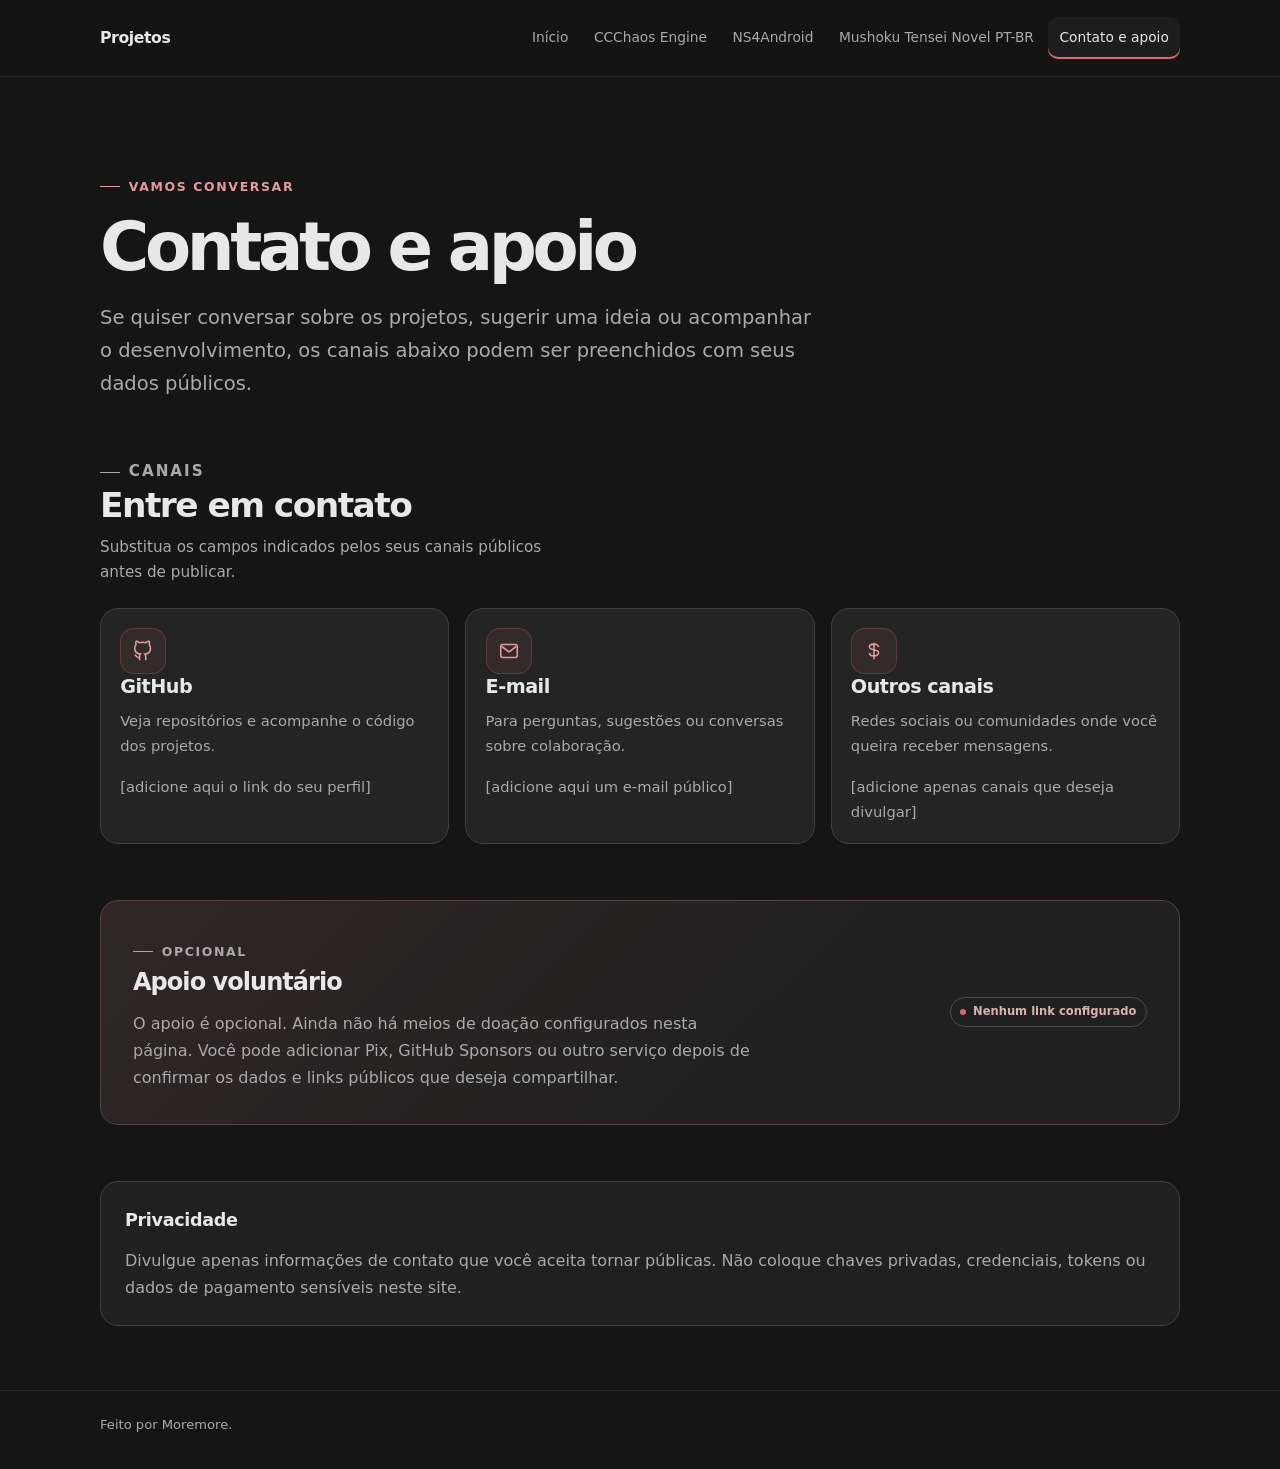
==== contato.html @ 753db6bd "Publicação inicial do meu site" ====
<!doctype html>
<html lang="pt-BR">
<head>
  <meta charset="utf-8"><meta name="viewport" content="width=device-width, initial-scale=1"><meta name="theme-color" content="#151515">
  <meta name="description" content="Entre em contato sobre os projetos e saiba como adicionar formas opcionais de apoio."><meta property="og:type" content="website"><meta property="og:title" content="Contato e apoio — Projetos"><meta property="og:description" content="Canais de contato e informações sobre apoio voluntário aos projetos.">
  <title>Contato e apoio — Projetos</title><link rel="stylesheet" href="css/style.css"><script src="js/main.js" defer></script>
</head>
<body class="contact-page">
  <a class="skip-link" href="#conteudo">Pular para o conteúdo</a><header class="site-header"><div class="header-inner">
    <a class="brand" href="index.html" aria-label="Projetos, início">Projetos</a><button class="menu-toggle" type="button" aria-label="Abrir menu de navegação" aria-expanded="false" aria-controls="primary-nav"><svg viewBox="0 0 24 24" fill="none" stroke="currentColor" stroke-width="1.8" aria-hidden="true"><path d="M4 7h16M4 12h16M4 17h16"/></svg></button>
    <nav class="primary-nav" id="primary-nav" aria-label="Navegação principal"><ul class="nav-list"><li><a class="nav-link" href="index.html">Início</a></li><li><a class="nav-link" href="projeto-1.html">CCChaos Engine</a></li><li><a class="nav-link" href="projeto-2.html">NS4Android</a></li><li><a class="nav-link" href="projeto-3.html">Mushoku Tensei Novel PT-BR</a></li><li><a class="nav-link" href="contato.html" aria-current="page">Contato e apoio</a></li></ul></nav>
  </div></header>
  <main id="conteudo">
    <section class="page-intro"><p class="eyebrow">Vamos conversar</p><h1>Contato e apoio</h1><p class="hero-copy">Se quiser conversar sobre os projetos, sugerir uma ideia ou acompanhar o desenvolvimento, os canais abaixo podem ser preenchidos com seus dados públicos.</p></section>
    <section class="section" aria-labelledby="contact-title"><div class="section-heading"><div><p class="eyebrow">Canais</p><h2 id="contact-title">Entre em contato</h2><p>Substitua os campos indicados pelos seus canais públicos antes de publicar.</p></div></div>
      <div class="contact-grid">
        <article class="card contact-card"><span class="project-icon" aria-hidden="true"><svg viewBox="0 0 24 24" fill="none" stroke="currentColor" stroke-width="1.7"><path d="M9 19c-4.3 1.4-4.3-2.5-6-3m12 6v-3.9a3.4 3.4 0 0 0-.9-2.7c3-.3 6.1-1.5 6.1-6.7a5.2 5.2 0 0 0-1.4-3.6 4.8 4.8 0 0 0-.1-3.6s-1.2-.4-3.7 1.4a13 13 0 0 0-6.8 0C5.7 1.1 4.5 1.5 4.5 1.5a4.8 4.8 0 0 0-.1 3.6A5.2 5.2 0 0 0 3 8.7c0 5.2 3.1 6.4 6.1 6.7a3.4 3.4 0 0 0-.9 2.7V22"/></svg></span><h3>GitHub</h3><p>Veja repositórios e acompanhe o código dos projetos.</p><span class="contact-value">[adicione aqui o link do seu perfil]</span></article>
        <article class="card contact-card"><span class="project-icon" aria-hidden="true"><svg viewBox="0 0 24 24" fill="none" stroke="currentColor" stroke-width="1.7"><rect x="3" y="5" width="18" height="14" rx="2"/><path d="m4 7 8 6 8-6"/></svg></span><h3>E-mail</h3><p>Para perguntas, sugestões ou conversas sobre colaboração.</p><span class="contact-value">[adicione aqui um e-mail público]</span></article>
        <article class="card contact-card"><span class="project-icon" aria-hidden="true"><svg viewBox="0 0 24 24" fill="none" stroke="currentColor" stroke-width="1.7"><path d="M12 3v18M17 7.5c0-1.7-2.2-3-5-3S7 5.8 7 7.5s2 2.6 5 3.2 5 1.5 5 3.3-2.2 3.5-5 3.5-5-1.5-5-3.5"/></svg></span><h3>Outros canais</h3><p>Redes sociais ou comunidades onde você queira receber mensagens.</p><span class="contact-value">[adicione apenas canais que deseja divulgar]</span></article>
      </div>
    </section>
    <section class="section" aria-labelledby="support-title"><div class="support-panel"><div><p class="eyebrow">Opcional</p><h2 id="support-title">Apoio voluntário</h2><p>O apoio é opcional. Ainda não há meios de doação configurados nesta página. Você pode adicionar Pix, GitHub Sponsors ou outro serviço depois de confirmar os dados e links públicos que deseja compartilhar.</p></div><span class="status">Nenhum link configurado</span></div></section>
    <section class="section"><div class="content-panel"><h2>Privacidade</h2><p>Divulgue apenas informações de contato que você aceita tornar públicas. Não coloque chaves privadas, credenciais, tokens ou dados de pagamento sensíveis neste site.</p></div></section>
  </main><footer class="site-footer"><div class="footer-inner"><p>Feito por Moremore.</p></div></footer>
</body></html>
---- css/style.css ----
:root {
  color-scheme: dark;
  --bg: #151515;
  --surface: #202020;
  --surface-raised: #242424;
  --border: #404040;
  --accent: #d16c71;
  --accent-soft: #e59a9e;
  --text: #e8e8e8;
  --muted: #aaaaaa;
  --subtle: #777777;
  --content-width: 1080px;
  --radius: 18px;
  --focus: 0 0 0 3px rgb(209 108 113 / 38%);
  font-family: Inter, ui-sans-serif, system-ui, -apple-system, BlinkMacSystemFont, "Segoe UI", sans-serif;
}

* { box-sizing: border-box; }
html { scroll-behavior: smooth; scroll-padding-top: 6rem; }
body { margin: 0; min-width: 320px; background: var(--bg); color: var(--text); font-size: 1rem; line-height: 1.7; }
a { color: var(--accent-soft); text-underline-offset: .22em; }
a:hover { color: #f0b9bc; }
button, a { -webkit-tap-highlight-color: transparent; }
button { font: inherit; }
:focus-visible { outline: none; box-shadow: var(--focus); }
::selection { color: #fff; background: #8d454a; }

.skip-link { position: absolute; z-index: 20; top: .75rem; left: .75rem; transform: translateY(-180%); border-radius: .5rem; padding: .55rem .8rem; background: var(--accent); color: #171313; font-weight: 700; }
.skip-link:focus { transform: translateY(0); }
.site-header { position: sticky; z-index: 10; top: 0; border-bottom: 1px solid rgb(255 255 255 / 7%); background: rgb(21 21 21 / 94%); backdrop-filter: blur(14px); }
.header-inner { display: flex; width: min(100% - 2rem, var(--content-width)); min-height: 76px; align-items: center; justify-content: space-between; gap: 1rem; margin-inline: auto; }
.brand { display: inline-flex; align-items: center; gap: .7rem; color: var(--text); font-size: .98rem; font-weight: 750; letter-spacing: -.025em; text-decoration: none; white-space: nowrap; }
.brand-mark { display: grid; width: 34px; aspect-ratio: 1; place-items: center; border: 1px solid rgb(209 108 113 / 45%); border-radius: 11px; background: rgb(209 108 113 / 10%); color: var(--accent-soft); font-size: .76rem; letter-spacing: .02em; }
.menu-toggle { display: grid; width: 46px; min-height: 44px; place-items: center; border: 1px solid var(--border); border-radius: 12px; background: var(--surface); color: var(--text); cursor: pointer; }
.menu-toggle svg { width: 20px; height: 20px; }
.primary-nav { display: none; position: absolute; inset: calc(100% + 1px) 0 auto; padding: .6rem 1rem 1rem; border-bottom: 1px solid var(--border); background: var(--bg); }
.primary-nav.is-open { display: block; }
.nav-list { display: grid; width: min(100%, var(--content-width)); gap: .2rem; margin: 0 auto; padding: 0; list-style: none; }
.nav-link { display: block; min-height: 46px; padding: .7rem .8rem; border-radius: 10px; color: var(--muted); font-size: .94rem; text-decoration: none; }
.nav-link:hover, .nav-link[aria-current="page"] { background: rgb(255 255 255 / 4%); color: var(--text); }
.nav-link[aria-current="page"] { box-shadow: inset 2px 0 var(--accent); }

main { width: min(100% - 2rem, var(--content-width)); min-height: 68vh; margin-inline: auto; }
.hero { position: relative; overflow: hidden; padding: clamp(4rem, 11vw, 7.6rem) 0 clamp(3.5rem, 8vw, 6rem); }
.hero::after { position: absolute; z-index: -1; top: 2rem; right: -9rem; width: min(43vw, 430px); aspect-ratio: 1; border: 1px solid rgb(209 108 113 / 12%); border-radius: 50%; box-shadow: 0 0 0 42px rgb(209 108 113 / 2%), 0 0 0 92px rgb(209 108 113 / 2%); content: ""; }
.eyebrow { display: inline-flex; align-items: center; gap: .55rem; margin: 0 0 1rem; color: var(--accent-soft); font-size: .78rem; font-weight: 750; letter-spacing: .13em; text-transform: uppercase; }
.eyebrow::before { width: 20px; height: 1px; background: currentColor; content: ""; }
h1, h2, h3, p { margin-top: 0; }
h1 { max-width: 820px; margin-bottom: 1.1rem; font-size: clamp(2.5rem, 7.8vw, 5.2rem); font-weight: 740; letter-spacing: -.065em; line-height: 1.04; }
h1 .accent { color: var(--accent-soft); }
.hero-copy { max-width: 650px; margin-bottom: 1.8rem; color: var(--muted); font-size: clamp(1.04rem, 2.4vw, 1.22rem); }
.hero-actions { display: flex; flex-wrap: wrap; gap: .75rem; }
.button { display: inline-flex; min-height: 46px; align-items: center; justify-content: center; gap: .55rem; border: 1px solid transparent; border-radius: 11px; padding: .68rem 1rem; background: var(--accent); color: #1b1515; font-size: .92rem; font-weight: 750; text-decoration: none; transition: background-color .18s ease, border-color .18s ease, transform .18s ease; }
.button:hover { transform: translateY(-2px); background: var(--accent-soft); color: #171313; }
.button-secondary { border-color: var(--border); background: var(--surface); color: var(--text); }
.button-secondary:hover { border-color: #696060; background: var(--surface-raised); color: var(--text); }
.button svg { width: 16px; height: 16px; }

.section { padding: 1rem 0 clamp(3.6rem, 8vw, 6rem); }
.section-heading { display: flex; align-items: end; justify-content: space-between; gap: 1rem; margin-bottom: 1.35rem; }
.section-heading h2 { margin: 0; font-size: clamp(1.6rem, 4vw, 2.15rem); letter-spacing: -.045em; line-height: 1.2; }
.section-heading p { max-width: 460px; margin: .5rem 0 0; color: var(--muted); font-size: .95rem; }
.text-link { display: inline-flex; align-items: center; gap: .35rem; font-size: .9rem; font-weight: 700; text-decoration: none; white-space: nowrap; }
.card-grid { display: grid; gap: 1rem; }
.card { display: flex; min-width: 0; flex-direction: column; border: 1px solid var(--border); border-radius: var(--radius); padding: 1.2rem; background: var(--surface-raised); transition: border-color .2s ease, transform .2s ease; }
.card:hover { transform: translateY(-3px); border-color: #665052; }
.project-card { min-height: 280px; }
.project-card-top { display: flex; align-items: flex-start; justify-content: space-between; gap: .8rem; margin-bottom: 1rem; }
.project-icon { display: grid; width: 46px; aspect-ratio: 1; place-items: center; border: 1px solid rgb(209 108 113 / 25%); border-radius: 14px; background: rgb(209 108 113 / 9%); color: var(--accent-soft); }
.project-icon svg { width: 22px; height: 22px; }
.status { display: inline-flex; align-items: center; gap: .42rem; border: 1px solid #51484a; border-radius: 999px; padding: .25rem .6rem; color: #d8b2b3; font-size: .72rem; font-weight: 700; white-space: nowrap; }
.status::before { width: 6px; height: 6px; border-radius: 50%; background: var(--accent); content: ""; }
.card h3 { margin-bottom: .48rem; font-size: 1.2rem; letter-spacing: -.025em; line-height: 1.35; }
.card p { margin-bottom: 1rem; color: var(--muted); font-size: .92rem; }
.card-footer { display: flex; align-items: center; justify-content: space-between; gap: .5rem; margin-top: auto; padding-top: .4rem; }
.project-card .card-footer { justify-content: flex-end; }
.card-footer .text-link { min-height: 42px; }
.muted-note { color: var(--subtle); font-size: .82rem; }
.update-list { display: grid; gap: .8rem; }
.update-card { display: grid; gap: .3rem .9rem; border: 1px solid var(--border); border-radius: 14px; padding: 1rem 1.1rem; background: var(--surface); }
.update-meta { display: flex; flex-wrap: wrap; align-items: center; gap: .45rem .7rem; color: var(--muted); font-size: .78rem; }
.update-meta time { color: var(--accent-soft); font-weight: 700; }
.update-project { color: var(--muted); }
.update-card h3 { margin: .15rem 0 0; font-size: 1rem; line-height: 1.4; }
.update-card p { margin: .1rem 0 0; color: var(--muted); font-size: .9rem; }
.empty-state { border: 1px dashed #4a4243; border-radius: 14px; padding: 1.2rem; color: var(--muted); }
.empty-state p { margin: 0; }

.page-intro { padding: clamp(3.1rem, 8vw, 5.7rem) 0 2.2rem; }
.page-intro h1 { font-size: clamp(2.4rem, 6vw, 4.2rem); }
.page-intro .hero-copy { max-width: 720px; margin-bottom: 0; }
.project-overview { display: grid; gap: 1rem; margin-bottom: 2.5rem; }
.overview-panel, .content-panel { border: 1px solid var(--border); border-radius: var(--radius); padding: 1.25rem; background: var(--surface); }
.overview-panel h2, .content-panel h2 { margin-bottom: .7rem; font-size: 1.1rem; letter-spacing: -.02em; }
.overview-panel p, .content-panel p { margin-bottom: .65rem; color: var(--muted); }
.overview-panel p:last-child, .content-panel p:last-child { margin-bottom: 0; }
.detail-list { display: grid; grid-template-columns: 1fr; gap: .8rem; margin: 0; }
.detail-list div { min-width: 0; }
.detail-list dt { margin-bottom: .2rem; color: var(--subtle); font-size: .76rem; font-weight: 700; letter-spacing: .08em; text-transform: uppercase; }
.detail-list dd { margin: 0; color: var(--text); font-size: .92rem; }
.tag-list { display: flex; flex-wrap: wrap; gap: .5rem; margin: 0; padding: 0; list-style: none; }
.tag-list li { border: 1px solid #494343; border-radius: 999px; padding: .24rem .65rem; color: var(--muted); font-size: .82rem; }
.placeholder-box { border-left: 2px solid var(--accent); padding: .7rem .9rem; background: rgb(209 108 113 / 5%); color: var(--muted); font-size: .88rem; }
.objective-list { display: grid; gap: .65rem; margin: 0; padding-left: 1.2rem; color: var(--muted); }
.objective-list li::marker { color: var(--accent); }
.changelog-list { display: grid; gap: .8rem; margin: 0; padding: 0; list-style: none; }
.changelog-item { display: grid; gap: .25rem; border-left: 1px solid #655052; padding: .15rem 0 .2rem 1rem; }
.changelog-item time { color: var(--accent-soft); font-size: .78rem; font-weight: 700; }
.changelog-item p { margin: 0; color: var(--muted); font-size: .9rem; }
.project-links { display: flex; flex-wrap: wrap; gap: .7rem; }
.project-links .button[aria-disabled="true"] { cursor: not-allowed; opacity: .55; }
.contact-grid { display: grid; gap: 1rem; }
.contact-card { min-height: 210px; }
.contact-value { display: inline-block; overflow-wrap: anywhere; color: var(--muted); font-size: .92rem; }
.support-panel { display: grid; gap: 1rem; align-items: center; border: 1px solid #564345; border-radius: var(--radius); padding: clamp(1.2rem, 4vw, 2rem); background: linear-gradient(135deg, rgb(209 108 113 / 9%), transparent 65%), var(--surface); }
.support-panel h2 { margin-bottom: .45rem; font-size: 1.5rem; letter-spacing: -.04em; }
.support-panel p { max-width: 620px; margin: 0; color: var(--muted); }
.contact-page .section { padding-bottom: 2.5rem; }
.contact-page .section:last-of-type { padding-bottom: 4rem; }

.site-footer { border-top: 1px solid rgb(255 255 255 / 8%); }
.footer-inner { display: flex; width: min(100% - 2rem, var(--content-width)); flex-direction: column; gap: .45rem; margin-inline: auto; padding: 1.45rem 0 2rem; color: var(--muted); font-size: .82rem; }
.footer-inner p { margin: 0; }
.footer-brand { color: var(--text); font-weight: 700; }
.no-script { margin: 0 0 1rem; border-radius: 10px; padding: .75rem 1rem; background: #292424; color: var(--muted); font-size: .88rem; }
noscript + .update-list { display: none; }

@media (min-width: 620px) {
  .header-inner, main, .footer-inner { width: min(100% - 3rem, var(--content-width)); }
  .card-grid, .contact-grid { grid-template-columns: repeat(2, minmax(0, 1fr)); }
  .project-overview { grid-template-columns: minmax(0, 1.2fr) minmax(250px, .8fr); }
  .detail-list { grid-template-columns: repeat(2, minmax(0, 1fr)); }
  .update-card { grid-template-columns: 150px minmax(0, 1fr); }
  .update-meta { grid-row: span 2; align-content: start; padding-top: .18rem; }
  .support-panel { grid-template-columns: 1fr auto; }
}
@media (min-width: 860px) {
  .menu-toggle { display: none; }
  .primary-nav { position: static; display: block; padding: 0; border: 0; background: transparent; }
  .nav-list { display: flex; width: auto; align-items: center; gap: .2rem; }
  .nav-link { min-height: 42px; padding: .55rem .7rem; font-size: .86rem; }
  .nav-link[aria-current="page"] { box-shadow: inset 0 -2px var(--accent); }
  .card-grid { grid-template-columns: repeat(3, minmax(0, 1fr)); }
  .contact-grid { grid-template-columns: repeat(3, minmax(0, 1fr)); }
  .overview-panel, .content-panel { padding: 1.5rem; }
  .footer-inner { flex-direction: row; justify-content: space-between; }
}
@media (max-width: 340px) {
  .hero h1 { font-size: 2.3rem; }
}
@media (prefers-reduced-motion: reduce) {
  *, *::before, *::after { scroll-behavior: auto !important; animation-duration: .01ms !important; animation-iteration-count: 1 !important; transition-duration: .01ms !important; }
}
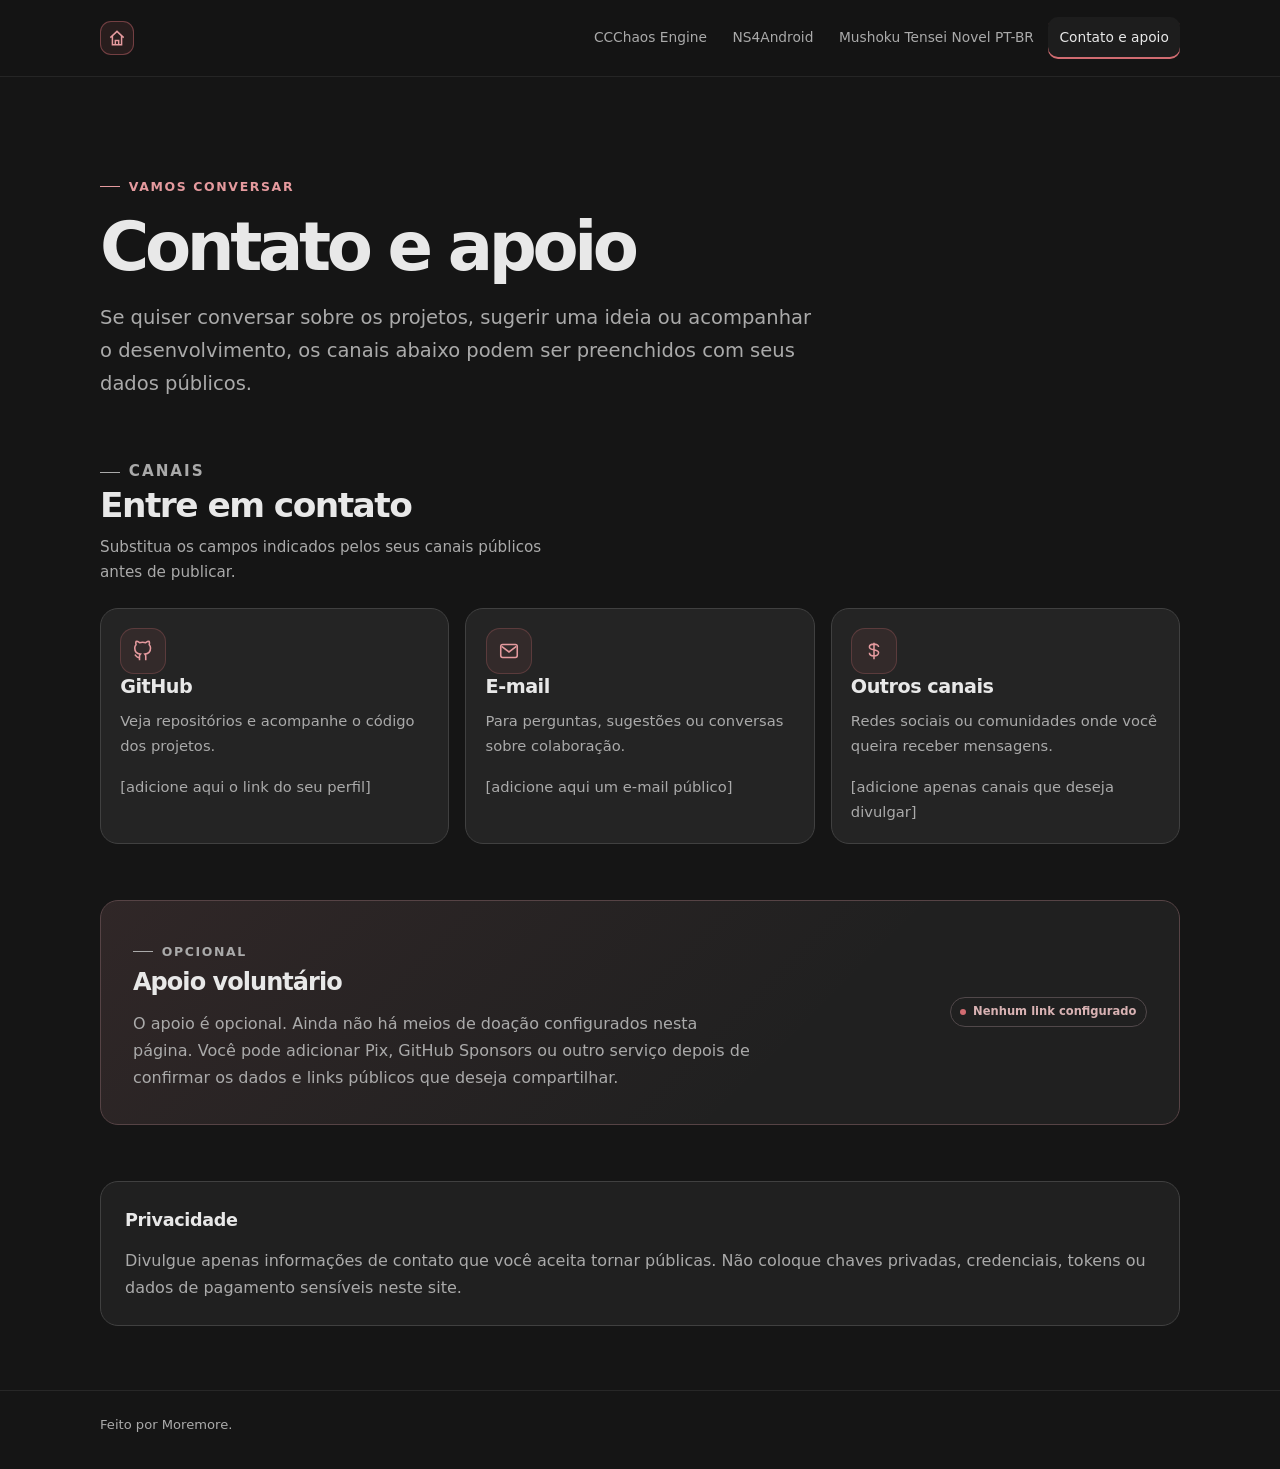
==== commit 7054410a: "Atualizar cabeçalho com ícone de casa e status dos projetos" ====
--- a/contato.html
+++ b/contato.html
@@ -7,8 +7,8 @@
 </head>
 <body class="contact-page">
   <a class="skip-link" href="#conteudo">Pular para o conteúdo</a><header class="site-header"><div class="header-inner">
-    <a class="brand" href="index.html" aria-label="Projetos, início">Projetos</a><button class="menu-toggle" type="button" aria-label="Abrir menu de navegação" aria-expanded="false" aria-controls="primary-nav"><svg viewBox="0 0 24 24" fill="none" stroke="currentColor" stroke-width="1.8" aria-hidden="true"><path d="M4 7h16M4 12h16M4 17h16"/></svg></button>
-    <nav class="primary-nav" id="primary-nav" aria-label="Navegação principal"><ul class="nav-list"><li><a class="nav-link" href="index.html">Início</a></li><li><a class="nav-link" href="projeto-1.html">CCChaos Engine</a></li><li><a class="nav-link" href="projeto-2.html">NS4Android</a></li><li><a class="nav-link" href="projeto-3.html">Mushoku Tensei Novel PT-BR</a></li><li><a class="nav-link" href="contato.html" aria-current="page">Contato e apoio</a></li></ul></nav>
+    <a class="brand" href="index.html" aria-label="Página inicial"><span class="brand-mark" aria-hidden="true"><svg viewBox="0 0 24 24" fill="none" stroke="currentColor" stroke-width="1.8"><path d="m4 11.5 8-7.5 8 7.5"/><path d="M6.5 9.5V20h11V9.5"/><path d="M10 20v-5h4v5"/></svg></span></a><button class="menu-toggle" type="button" aria-label="Abrir menu de navegação" aria-expanded="false" aria-controls="primary-nav"><svg viewBox="0 0 24 24" fill="none" stroke="currentColor" stroke-width="1.8" aria-hidden="true"><path d="M4 7h16M4 12h16M4 17h16"/></svg></button>
+    <nav class="primary-nav" id="primary-nav" aria-label="Navegação principal"><ul class="nav-list"><li><a class="nav-link" href="projeto-1.html">CCChaos Engine</a></li><li><a class="nav-link" href="projeto-2.html">NS4Android</a></li><li><a class="nav-link" href="projeto-3.html">Mushoku Tensei Novel PT-BR</a></li><li><a class="nav-link" href="contato.html" aria-current="page">Contato e apoio</a></li></ul></nav>
   </div></header>
   <main id="conteudo">
     <section class="page-intro"><p class="eyebrow">Vamos conversar</p><h1>Contato e apoio</h1><p class="hero-copy">Se quiser conversar sobre os projetos, sugerir uma ideia ou acompanhar o desenvolvimento, os canais abaixo podem ser preenchidos com seus dados públicos.</p></section>
--- a/css/style.css
+++ b/css/style.css
@@ -30,7 +30,9 @@
 .site-header { position: sticky; z-index: 10; top: 0; border-bottom: 1px solid rgb(255 255 255 / 7%); background: rgb(21 21 21 / 94%); backdrop-filter: blur(14px); }
 .header-inner { display: flex; width: min(100% - 2rem, var(--content-width)); min-height: 76px; align-items: center; justify-content: space-between; gap: 1rem; margin-inline: auto; }
 .brand { display: inline-flex; align-items: center; gap: .7rem; color: var(--text); font-size: .98rem; font-weight: 750; letter-spacing: -.025em; text-decoration: none; white-space: nowrap; }
-.brand-mark { display: grid; width: 34px; aspect-ratio: 1; place-items: center; border: 1px solid rgb(209 108 113 / 45%); border-radius: 11px; background: rgb(209 108 113 / 10%); color: var(--accent-soft); font-size: .76rem; letter-spacing: .02em; }
+.brand-mark { display: grid; width: 34px; aspect-ratio: 1; place-items: center; border: 1px solid rgb(209 108 113 / 45%); border-radius: 11px; background: rgb(209 108 113 / 10%); color: var(--accent-soft); }
+.brand:hover .brand-mark { border-color: rgb(209 108 113 / 70%); color: #f0b9bc; }
+.brand-mark svg { width: 20px; height: 20px; }
 .menu-toggle { display: grid; width: 46px; min-height: 44px; place-items: center; border: 1px solid var(--border); border-radius: 12px; background: var(--surface); color: var(--text); cursor: pointer; }
 .menu-toggle svg { width: 20px; height: 20px; }
 .primary-nav { display: none; position: absolute; inset: calc(100% + 1px) 0 auto; padding: .6rem 1rem 1rem; border-bottom: 1px solid var(--border); background: var(--bg); }
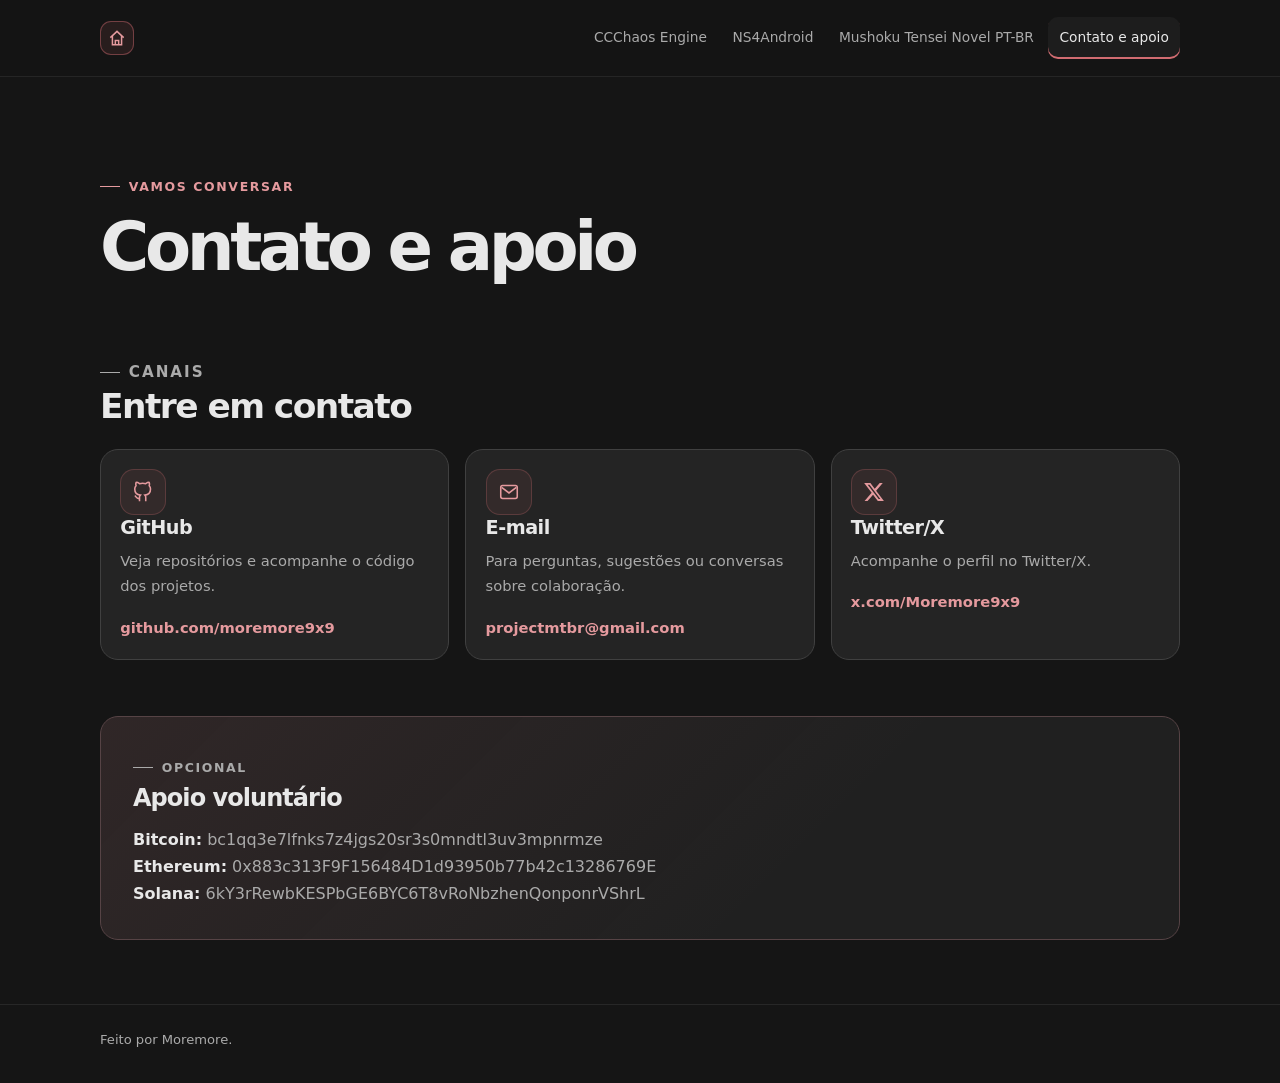
==== commit ad64a789: "Atualizar contatos e apoio voluntário" ====
--- a/contato.html
+++ b/contato.html
@@ -11,15 +11,14 @@
     <nav class="primary-nav" id="primary-nav" aria-label="Navegação principal"><ul class="nav-list"><li><a class="nav-link" href="projeto-1.html">CCChaos Engine</a></li><li><a class="nav-link" href="projeto-2.html">NS4Android</a></li><li><a class="nav-link" href="projeto-3.html">Mushoku Tensei Novel PT-BR</a></li><li><a class="nav-link" href="contato.html" aria-current="page">Contato e apoio</a></li></ul></nav>
   </div></header>
   <main id="conteudo">
-    <section class="page-intro"><p class="eyebrow">Vamos conversar</p><h1>Contato e apoio</h1><p class="hero-copy">Se quiser conversar sobre os projetos, sugerir uma ideia ou acompanhar o desenvolvimento, os canais abaixo podem ser preenchidos com seus dados públicos.</p></section>
-    <section class="section" aria-labelledby="contact-title"><div class="section-heading"><div><p class="eyebrow">Canais</p><h2 id="contact-title">Entre em contato</h2><p>Substitua os campos indicados pelos seus canais públicos antes de publicar.</p></div></div>
+    <section class="page-intro"><p class="eyebrow">Vamos conversar</p><h1>Contato e apoio</h1></section>
+    <section class="section" aria-labelledby="contact-title"><div class="section-heading"><div><p class="eyebrow">Canais</p><h2 id="contact-title">Entre em contato</h2></div></div>
       <div class="contact-grid">
-        <article class="card contact-card"><span class="project-icon" aria-hidden="true"><svg viewBox="0 0 24 24" fill="none" stroke="currentColor" stroke-width="1.7"><path d="M9 19c-4.3 1.4-4.3-2.5-6-3m12 6v-3.9a3.4 3.4 0 0 0-.9-2.7c3-.3 6.1-1.5 6.1-6.7a5.2 5.2 0 0 0-1.4-3.6 4.8 4.8 0 0 0-.1-3.6s-1.2-.4-3.7 1.4a13 13 0 0 0-6.8 0C5.7 1.1 4.5 1.5 4.5 1.5a4.8 4.8 0 0 0-.1 3.6A5.2 5.2 0 0 0 3 8.7c0 5.2 3.1 6.4 6.1 6.7a3.4 3.4 0 0 0-.9 2.7V22"/></svg></span><h3>GitHub</h3><p>Veja repositórios e acompanhe o código dos projetos.</p><span class="contact-value">[adicione aqui o link do seu perfil]</span></article>
-        <article class="card contact-card"><span class="project-icon" aria-hidden="true"><svg viewBox="0 0 24 24" fill="none" stroke="currentColor" stroke-width="1.7"><rect x="3" y="5" width="18" height="14" rx="2"/><path d="m4 7 8 6 8-6"/></svg></span><h3>E-mail</h3><p>Para perguntas, sugestões ou conversas sobre colaboração.</p><span class="contact-value">[adicione aqui um e-mail público]</span></article>
-        <article class="card contact-card"><span class="project-icon" aria-hidden="true"><svg viewBox="0 0 24 24" fill="none" stroke="currentColor" stroke-width="1.7"><path d="M12 3v18M17 7.5c0-1.7-2.2-3-5-3S7 5.8 7 7.5s2 2.6 5 3.2 5 1.5 5 3.3-2.2 3.5-5 3.5-5-1.5-5-3.5"/></svg></span><h3>Outros canais</h3><p>Redes sociais ou comunidades onde você queira receber mensagens.</p><span class="contact-value">[adicione apenas canais que deseja divulgar]</span></article>
+        <article class="card contact-card"><span class="project-icon" aria-hidden="true"><svg viewBox="0 0 24 24" fill="none" stroke="currentColor" stroke-width="1.7"><path d="M9 19c-4.3 1.4-4.3-2.5-6-3m12 6v-3.9a3.4 3.4 0 0 0-.9-2.7c3-.3 6.1-1.5 6.1-6.7a5.2 5.2 0 0 0-1.4-3.6 4.8 4.8 0 0 0-.1-3.6s-1.2-.4-3.7 1.4a13 13 0 0 0-6.8 0C5.7 1.1 4.5 1.5 4.5 1.5a4.8 4.8 0 0 0-.1 3.6A5.2 5.2 0 0 0 3 8.7c0 5.2 3.1 6.4 6.1 6.7a3.4 3.4 0 0 0-.9 2.7V22"/></svg></span><h3>GitHub</h3><p>Veja repositórios e acompanhe o código dos projetos.</p><a class="contact-value" href="https://github.com/moremore9x9">github.com/moremore9x9</a></article>
+        <article class="card contact-card"><span class="project-icon" aria-hidden="true"><svg viewBox="0 0 24 24" fill="none" stroke="currentColor" stroke-width="1.7"><rect x="3" y="5" width="18" height="14" rx="2"/><path d="m4 7 8 6 8-6"/></svg></span><h3>E-mail</h3><p>Para perguntas, sugestões ou conversas sobre colaboração.</p><a class="contact-value" href="mailto:projectmtbr@gmail.com">projectmtbr@gmail.com</a></article>
+        <article class="card contact-card"><span class="project-icon" aria-hidden="true"><svg viewBox="0 0 24 24" fill="currentColor"><path d="M18.244 2.25h3.308l-7.227 8.26 8.502 11.24H16.17l-5.214-6.817L4.99 21.75H1.68l7.73-8.835L1.254 2.25H8.08l4.713 6.231 5.45-6.231Zm-1.161 17.52h1.833L7.084 4.126H5.117L17.083 19.77Z"/></svg></span><h3>Twitter/X</h3><p>Acompanhe o perfil no Twitter/X.</p><a class="contact-value" href="https://x.com/Moremore9x9">x.com/Moremore9x9</a></article>
       </div>
     </section>
-    <section class="section" aria-labelledby="support-title"><div class="support-panel"><div><p class="eyebrow">Opcional</p><h2 id="support-title">Apoio voluntário</h2><p>O apoio é opcional. Ainda não há meios de doação configurados nesta página. Você pode adicionar Pix, GitHub Sponsors ou outro serviço depois de confirmar os dados e links públicos que deseja compartilhar.</p></div><span class="status">Nenhum link configurado</span></div></section>
-    <section class="section"><div class="content-panel"><h2>Privacidade</h2><p>Divulgue apenas informações de contato que você aceita tornar públicas. Não coloque chaves privadas, credenciais, tokens ou dados de pagamento sensíveis neste site.</p></div></section>
+    <section class="section" aria-labelledby="support-title"><div class="support-panel"><div><p class="eyebrow">Opcional</p><h2 id="support-title">Apoio voluntário</h2><p class="support-addresses"><strong>Bitcoin:</strong> bc1qq3e7lfnks7z4jgs20sr3s0mndtl3uv3mpnrmze<br><strong>Ethereum:</strong> 0x883c313F9F156484D1d93950b77b42c13286769E<br><strong>Solana:</strong> 6kY3rRewbKESPbGE6BYC6T8vRoNbzhenQonponrVShrL</p></div></div></section>
   </main><footer class="site-footer"><div class="footer-inner"><p>Feito por Moremore.</p></div></footer>
 </body></html>
--- a/css/style.css
+++ b/css/style.css
@@ -43,7 +43,7 @@
 .nav-link[aria-current="page"] { box-shadow: inset 2px 0 var(--accent); }
 
 main { width: min(100% - 2rem, var(--content-width)); min-height: 68vh; margin-inline: auto; }
-.hero { position: relative; overflow: hidden; padding: clamp(4rem, 11vw, 7.6rem) 0 clamp(3.5rem, 8vw, 6rem); }
+.hero { position: relative; overflow: hidden; padding: clamp(1.75rem, 4vw, 2.75rem) 0 clamp(3.5rem, 8vw, 6rem); }
 .hero::after { position: absolute; z-index: -1; top: 2rem; right: -9rem; width: min(43vw, 430px); aspect-ratio: 1; border: 1px solid rgb(209 108 113 / 12%); border-radius: 50%; box-shadow: 0 0 0 42px rgb(209 108 113 / 2%), 0 0 0 92px rgb(209 108 113 / 2%); content: ""; }
 .eyebrow { display: inline-flex; align-items: center; gap: .55rem; margin: 0 0 1rem; color: var(--accent-soft); font-size: .78rem; font-weight: 750; letter-spacing: .13em; text-transform: uppercase; }
 .eyebrow::before { width: 20px; height: 1px; background: currentColor; content: ""; }
@@ -91,6 +91,9 @@
 .page-intro { padding: clamp(3.1rem, 8vw, 5.7rem) 0 2.2rem; }
 .page-intro h1 { font-size: clamp(2.4rem, 6vw, 4.2rem); }
 .page-intro .hero-copy { max-width: 720px; margin-bottom: 0; }
+.project-status { margin: 0 0 0 auto; }
+.page-title-row { display: flex; flex-wrap: wrap; align-items: center; gap: .75rem 1.25rem; margin-bottom: 1.1rem; }
+.page-title-row h1 { margin-bottom: 0; }
 .project-overview { display: grid; gap: 1rem; margin-bottom: 2.5rem; }
 .overview-panel, .content-panel { border: 1px solid var(--border); border-radius: var(--radius); padding: 1.25rem; background: var(--surface); }
 .overview-panel h2, .content-panel h2 { margin-bottom: .7rem; font-size: 1.1rem; letter-spacing: -.02em; }
@@ -114,9 +117,13 @@
 .contact-grid { display: grid; gap: 1rem; }
 .contact-card { min-height: 210px; }
 .contact-value { display: inline-block; overflow-wrap: anywhere; color: var(--muted); font-size: .92rem; }
+.contact-card a.contact-value { color: var(--accent-soft); font-weight: 650; text-decoration: none; }
+.contact-card a.contact-value:hover { color: #f0b9bc; text-decoration: underline; }
 .support-panel { display: grid; gap: 1rem; align-items: center; border: 1px solid #564345; border-radius: var(--radius); padding: clamp(1.2rem, 4vw, 2rem); background: linear-gradient(135deg, rgb(209 108 113 / 9%), transparent 65%), var(--surface); }
 .support-panel h2 { margin-bottom: .45rem; font-size: 1.5rem; letter-spacing: -.04em; }
 .support-panel p { max-width: 620px; margin: 0; color: var(--muted); }
+.support-addresses { overflow-wrap: anywhere; }
+.support-addresses strong { color: var(--text); }
 .contact-page .section { padding-bottom: 2.5rem; }
 .contact-page .section:last-of-type { padding-bottom: 4rem; }
 
@@ -130,7 +137,6 @@
 @media (min-width: 620px) {
   .header-inner, main, .footer-inner { width: min(100% - 3rem, var(--content-width)); }
   .card-grid, .contact-grid { grid-template-columns: repeat(2, minmax(0, 1fr)); }
-  .project-overview { grid-template-columns: minmax(0, 1.2fr) minmax(250px, .8fr); }
   .detail-list { grid-template-columns: repeat(2, minmax(0, 1fr)); }
   .update-card { grid-template-columns: 150px minmax(0, 1fr); }
   .update-meta { grid-row: span 2; align-content: start; padding-top: .18rem; }
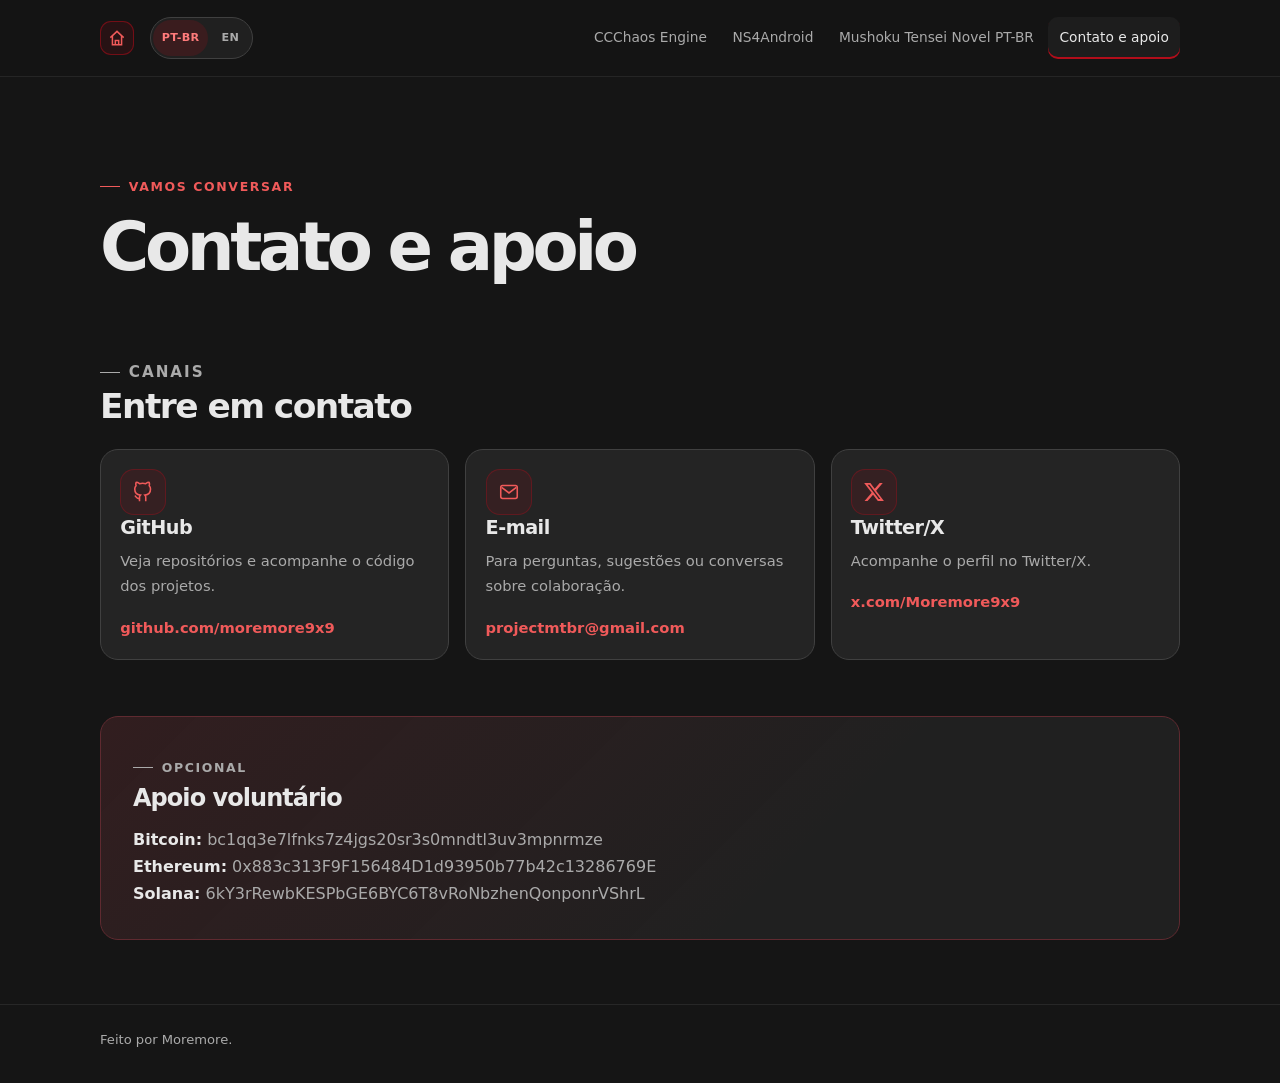
==== commit 617de324: "Adicionar suporte completo a português e inglês" ====
--- a/contato.html
+++ b/contato.html
@@ -2,23 +2,23 @@
 <html lang="pt-BR">
 <head>
   <meta charset="utf-8"><meta name="viewport" content="width=device-width, initial-scale=1"><meta name="theme-color" content="#151515">
-  <meta name="description" content="Entre em contato sobre os projetos e saiba como adicionar formas opcionais de apoio."><meta property="og:type" content="website"><meta property="og:title" content="Contato e apoio — Projetos"><meta property="og:description" content="Canais de contato e informações sobre apoio voluntário aos projetos.">
-  <title>Contato e apoio — Projetos</title><link rel="stylesheet" href="css/style.css"><script src="js/main.js" defer></script>
+  <meta name="description" content="Entre em contato sobre os projetos e saiba como adicionar formas opcionais de apoio." data-i18n-attr="content:contact.meta.description"><meta property="og:type" content="website"><meta property="og:locale" content="pt_BR" data-i18n-attr="content:meta.locale"><meta property="og:title" content="Contato e apoio — Projetos" data-i18n-attr="content:contact.meta.ogTitle"><meta property="og:description" content="Canais de contato e informações sobre apoio voluntário aos projetos." data-i18n-attr="content:contact.meta.ogDescription">
+  <title data-i18n="contact.meta.title">Contato e apoio — Projetos</title><link rel="stylesheet" href="css/style.css"><script src="js/i18n.js" defer></script><script src="js/main.js" defer></script>
 </head>
 <body class="contact-page">
-  <a class="skip-link" href="#conteudo">Pular para o conteúdo</a><header class="site-header"><div class="header-inner">
-    <a class="brand" href="index.html" aria-label="Página inicial"><span class="brand-mark" aria-hidden="true"><svg viewBox="0 0 24 24" fill="none" stroke="currentColor" stroke-width="1.8"><path d="m4 11.5 8-7.5 8 7.5"/><path d="M6.5 9.5V20h11V9.5"/><path d="M10 20v-5h4v5"/></svg></span></a><button class="menu-toggle" type="button" aria-label="Abrir menu de navegação" aria-expanded="false" aria-controls="primary-nav"><svg viewBox="0 0 24 24" fill="none" stroke="currentColor" stroke-width="1.8" aria-hidden="true"><path d="M4 7h16M4 12h16M4 17h16"/></svg></button>
-    <nav class="primary-nav" id="primary-nav" aria-label="Navegação principal"><ul class="nav-list"><li><a class="nav-link" href="projeto-1.html">CCChaos Engine</a></li><li><a class="nav-link" href="projeto-2.html">NS4Android</a></li><li><a class="nav-link" href="projeto-3.html">Mushoku Tensei Novel PT-BR</a></li><li><a class="nav-link" href="contato.html" aria-current="page">Contato e apoio</a></li></ul></nav>
+  <a class="skip-link" href="#conteudo" data-i18n="global.skipToContent">Pular para o conteúdo</a><header class="site-header"><div class="header-inner">
+    <a class="brand" href="index.html" aria-label="Página inicial" data-i18n-attr="aria-label:global.homeLabel"><span class="brand-mark" aria-hidden="true"><svg viewBox="0 0 24 24" fill="none" stroke="currentColor" stroke-width="1.8"><path d="m4 11.5 8-7.5 8 7.5"/><path d="M6.5 9.5V20h11V9.5"/><path d="M10 20v-5h4v5"/></svg></span></a><div class="language-switcher" role="group" aria-label="Idioma" data-i18n-attr="aria-label:global.languageLabel"><button class="language-option" type="button" data-language-option="pt-BR" aria-pressed="true" aria-label="Português (Brasil)" lang="pt-BR">PT-BR</button><button class="language-option" type="button" data-language-option="en" aria-pressed="false" aria-label="English" lang="en">EN</button></div><button class="menu-toggle" type="button" aria-label="Abrir menu de navegação" aria-expanded="false" aria-controls="primary-nav" data-i18n-attr="aria-label:global.menuLabel"><svg viewBox="0 0 24 24" fill="none" stroke="currentColor" stroke-width="1.8" aria-hidden="true"><path d="M4 7h16M4 12h16M4 17h16"/></svg></button>
+    <nav class="primary-nav" id="primary-nav" aria-label="Navegação principal" data-i18n-attr="aria-label:global.navLabel"><ul class="nav-list"><li><a class="nav-link" href="projeto-1.html">CCChaos Engine</a></li><li><a class="nav-link" href="projeto-2.html">NS4Android</a></li><li><a class="nav-link" href="projeto-3.html">Mushoku Tensei Novel PT-BR</a></li><li><a class="nav-link" href="contato.html" aria-current="page" data-i18n="global.contactNav">Contato e apoio</a></li></ul></nav>
   </div></header>
   <main id="conteudo">
-    <section class="page-intro"><p class="eyebrow">Vamos conversar</p><h1>Contato e apoio</h1></section>
-    <section class="section" aria-labelledby="contact-title"><div class="section-heading"><div><p class="eyebrow">Canais</p><h2 id="contact-title">Entre em contato</h2></div></div>
+    <section class="page-intro"><p class="eyebrow" data-i18n="contact.eyebrow">Vamos conversar</p><h1 data-i18n="contact.title">Contato e apoio</h1></section>
+    <section class="section" aria-labelledby="contact-title"><div class="section-heading"><div><p class="eyebrow" data-i18n="contact.channelsEyebrow">Canais</p><h2 id="contact-title" data-i18n="contact.getInTouch">Entre em contato</h2></div></div>
       <div class="contact-grid">
-        <article class="card contact-card"><span class="project-icon" aria-hidden="true"><svg viewBox="0 0 24 24" fill="none" stroke="currentColor" stroke-width="1.7"><path d="M9 19c-4.3 1.4-4.3-2.5-6-3m12 6v-3.9a3.4 3.4 0 0 0-.9-2.7c3-.3 6.1-1.5 6.1-6.7a5.2 5.2 0 0 0-1.4-3.6 4.8 4.8 0 0 0-.1-3.6s-1.2-.4-3.7 1.4a13 13 0 0 0-6.8 0C5.7 1.1 4.5 1.5 4.5 1.5a4.8 4.8 0 0 0-.1 3.6A5.2 5.2 0 0 0 3 8.7c0 5.2 3.1 6.4 6.1 6.7a3.4 3.4 0 0 0-.9 2.7V22"/></svg></span><h3>GitHub</h3><p>Veja repositórios e acompanhe o código dos projetos.</p><a class="contact-value" href="https://github.com/moremore9x9">github.com/moremore9x9</a></article>
-        <article class="card contact-card"><span class="project-icon" aria-hidden="true"><svg viewBox="0 0 24 24" fill="none" stroke="currentColor" stroke-width="1.7"><rect x="3" y="5" width="18" height="14" rx="2"/><path d="m4 7 8 6 8-6"/></svg></span><h3>E-mail</h3><p>Para perguntas, sugestões ou conversas sobre colaboração.</p><a class="contact-value" href="mailto:projectmtbr@gmail.com">projectmtbr@gmail.com</a></article>
-        <article class="card contact-card"><span class="project-icon" aria-hidden="true"><svg viewBox="0 0 24 24" fill="currentColor"><path d="M18.244 2.25h3.308l-7.227 8.26 8.502 11.24H16.17l-5.214-6.817L4.99 21.75H1.68l7.73-8.835L1.254 2.25H8.08l4.713 6.231 5.45-6.231Zm-1.161 17.52h1.833L7.084 4.126H5.117L17.083 19.77Z"/></svg></span><h3>Twitter/X</h3><p>Acompanhe o perfil no Twitter/X.</p><a class="contact-value" href="https://x.com/Moremore9x9">x.com/Moremore9x9</a></article>
+        <article class="card contact-card"><span class="project-icon" aria-hidden="true"><svg viewBox="0 0 24 24" fill="none" stroke="currentColor" stroke-width="1.7"><path d="M9 19c-4.3 1.4-4.3-2.5-6-3m12 6v-3.9a3.4 3.4 0 0 0-.9-2.7c3-.3 6.1-1.5 6.1-6.7a5.2 5.2 0 0 0-1.4-3.6 4.8 4.8 0 0 0-.1-3.6s-1.2-.4-3.7 1.4a13 13 0 0 0-6.8 0C5.7 1.1 4.5 1.5 4.5 1.5a4.8 4.8 0 0 0-.1 3.6A5.2 5.2 0 0 0 3 8.7c0 5.2 3.1 6.4 6.1 6.7a3.4 3.4 0 0 0-.9 2.7V22"/></svg></span><h3>GitHub</h3><p data-i18n="contact.githubDescription">Veja repositórios e acompanhe o código dos projetos.</p><a class="contact-value" href="https://github.com/moremore9x9">github.com/moremore9x9</a></article>
+        <article class="card contact-card"><span class="project-icon" aria-hidden="true"><svg viewBox="0 0 24 24" fill="none" stroke="currentColor" stroke-width="1.7"><rect x="3" y="5" width="18" height="14" rx="2"/><path d="m4 7 8 6 8-6"/></svg></span><h3 data-i18n="contact.emailLabel">E-mail</h3><p data-i18n="contact.emailDescription">Para perguntas, sugestões ou conversas sobre colaboração.</p><a class="contact-value" href="mailto:projectmtbr@gmail.com">projectmtbr@gmail.com</a></article>
+        <article class="card contact-card"><span class="project-icon" aria-hidden="true"><svg viewBox="0 0 24 24" fill="currentColor"><path d="M18.244 2.25h3.308l-7.227 8.26 8.502 11.24H16.17l-5.214-6.817L4.99 21.75H1.68l7.73-8.835L1.254 2.25H8.08l4.713 6.231 5.45-6.231Zm-1.161 17.52h1.833L7.084 4.126H5.117L17.083 19.77Z"/></svg></span><h3>Twitter/X</h3><p data-i18n="contact.twitterDescription">Acompanhe o perfil no Twitter/X.</p><a class="contact-value" href="https://x.com/Moremore9x9">x.com/Moremore9x9</a></article>
       </div>
     </section>
-    <section class="section" aria-labelledby="support-title"><div class="support-panel"><div><p class="eyebrow">Opcional</p><h2 id="support-title">Apoio voluntário</h2><p class="support-addresses"><strong>Bitcoin:</strong> bc1qq3e7lfnks7z4jgs20sr3s0mndtl3uv3mpnrmze<br><strong>Ethereum:</strong> 0x883c313F9F156484D1d93950b77b42c13286769E<br><strong>Solana:</strong> 6kY3rRewbKESPbGE6BYC6T8vRoNbzhenQonponrVShrL</p></div></div></section>
-  </main><footer class="site-footer"><div class="footer-inner"><p>Feito por Moremore.</p></div></footer>
+    <section class="section" aria-labelledby="support-title"><div class="support-panel"><div><p class="eyebrow" data-i18n="contact.optional">Opcional</p><h2 id="support-title" data-i18n="contact.supportTitle">Apoio voluntário</h2><p class="support-addresses"><strong>Bitcoin:</strong> bc1qq3e7lfnks7z4jgs20sr3s0mndtl3uv3mpnrmze<br><strong>Ethereum:</strong> 0x883c313F9F156484D1d93950b77b42c13286769E<br><strong>Solana:</strong> 6kY3rRewbKESPbGE6BYC6T8vRoNbzhenQonponrVShrL</p></div></div></section>
+  </main><footer class="site-footer"><div class="footer-inner"><p data-i18n="global.footer">Feito por Moremore.</p></div></footer>
 </body></html>
--- a/css/style.css
+++ b/css/style.css
@@ -4,14 +4,18 @@
   --surface: #202020;
   --surface-raised: #242424;
   --border: #404040;
-  --accent: #d16c71;
-  --accent-soft: #e59a9e;
+  --accent: #b20d1a;
+  --accent-soft: #f05a5a;
+  --accent-hover: #d51f2b;
+  --accent-bright: #ff7b7b;
+  --accent-deep: #7d0811;
+  --accent-rgb: 178 13 26;
   --text: #e8e8e8;
   --muted: #aaaaaa;
   --subtle: #777777;
   --content-width: 1080px;
   --radius: 18px;
-  --focus: 0 0 0 3px rgb(209 108 113 / 38%);
+  --focus: 0 0 0 3px rgb(var(--accent-rgb) / 42%);
   font-family: Inter, ui-sans-serif, system-ui, -apple-system, BlinkMacSystemFont, "Segoe UI", sans-serif;
 }
 
@@ -19,20 +23,25 @@
 html { scroll-behavior: smooth; scroll-padding-top: 6rem; }
 body { margin: 0; min-width: 320px; background: var(--bg); color: var(--text); font-size: 1rem; line-height: 1.7; }
 a { color: var(--accent-soft); text-underline-offset: .22em; }
-a:hover { color: #f0b9bc; }
+a:hover { color: var(--accent-bright); }
 button, a { -webkit-tap-highlight-color: transparent; }
 button { font: inherit; }
 :focus-visible { outline: none; box-shadow: var(--focus); }
-::selection { color: #fff; background: #8d454a; }
+::selection { color: #fff; background: var(--accent-deep); }
 
-.skip-link { position: absolute; z-index: 20; top: .75rem; left: .75rem; transform: translateY(-180%); border-radius: .5rem; padding: .55rem .8rem; background: var(--accent); color: #171313; font-weight: 700; }
+.skip-link { position: absolute; z-index: 20; top: .75rem; left: .75rem; transform: translateY(-180%); border-radius: .5rem; padding: .55rem .8rem; background: var(--accent); color: #fff; font-weight: 700; }
 .skip-link:focus { transform: translateY(0); }
 .site-header { position: sticky; z-index: 10; top: 0; border-bottom: 1px solid rgb(255 255 255 / 7%); background: rgb(21 21 21 / 94%); backdrop-filter: blur(14px); }
 .header-inner { display: flex; width: min(100% - 2rem, var(--content-width)); min-height: 76px; align-items: center; justify-content: space-between; gap: 1rem; margin-inline: auto; }
 .brand { display: inline-flex; align-items: center; gap: .7rem; color: var(--text); font-size: .98rem; font-weight: 750; letter-spacing: -.025em; text-decoration: none; white-space: nowrap; }
-.brand-mark { display: grid; width: 34px; aspect-ratio: 1; place-items: center; border: 1px solid rgb(209 108 113 / 45%); border-radius: 11px; background: rgb(209 108 113 / 10%); color: var(--accent-soft); }
-.brand:hover .brand-mark { border-color: rgb(209 108 113 / 70%); color: #f0b9bc; }
+.brand-mark { display: grid; width: 34px; aspect-ratio: 1; place-items: center; border: 1px solid rgb(var(--accent-rgb) / 55%); border-radius: 11px; background: rgb(var(--accent-rgb) / 12%); color: var(--accent-soft); }
+.brand:hover .brand-mark { border-color: rgb(var(--accent-rgb) / 80%); color: var(--accent-bright); }
 .brand-mark svg { width: 20px; height: 20px; }
+.language-switcher { display: inline-flex; align-items: center; gap: 2px; margin-right: auto; padding: 2px; border: 1px solid var(--border); border-radius: 999px; background: var(--surface); }
+.language-option { min-width: 40px; min-height: 36px; border: 0; border-radius: 999px; padding: .2rem .55rem; background: transparent; color: var(--muted); font-size: .7rem; font-weight: 750; letter-spacing: .03em; white-space: nowrap; cursor: pointer; transition: color .18s ease, background-color .18s ease; }
+.language-option:hover { color: var(--text); }
+.language-option[aria-pressed="true"], .language-option.is-active { background: rgb(var(--accent-rgb) / 18%); color: var(--accent-bright); }
+.language-option:focus-visible { outline: none; box-shadow: var(--focus); }
 .menu-toggle { display: grid; width: 46px; min-height: 44px; place-items: center; border: 1px solid var(--border); border-radius: 12px; background: var(--surface); color: var(--text); cursor: pointer; }
 .menu-toggle svg { width: 20px; height: 20px; }
 .primary-nav { display: none; position: absolute; inset: calc(100% + 1px) 0 auto; padding: .6rem 1rem 1rem; border-bottom: 1px solid var(--border); background: var(--bg); }
@@ -44,7 +53,7 @@
 
 main { width: min(100% - 2rem, var(--content-width)); min-height: 68vh; margin-inline: auto; }
 .hero { position: relative; overflow: hidden; padding: clamp(1.75rem, 4vw, 2.75rem) 0 clamp(3.5rem, 8vw, 6rem); }
-.hero::after { position: absolute; z-index: -1; top: 2rem; right: -9rem; width: min(43vw, 430px); aspect-ratio: 1; border: 1px solid rgb(209 108 113 / 12%); border-radius: 50%; box-shadow: 0 0 0 42px rgb(209 108 113 / 2%), 0 0 0 92px rgb(209 108 113 / 2%); content: ""; }
+.hero::after { position: absolute; z-index: -1; top: 2rem; right: -9rem; width: min(43vw, 430px); aspect-ratio: 1; border: 1px solid rgb(var(--accent-rgb) / 18%); border-radius: 50%; box-shadow: 0 0 0 42px rgb(var(--accent-rgb) / 4%), 0 0 0 92px rgb(var(--accent-rgb) / 4%); content: ""; }
 .eyebrow { display: inline-flex; align-items: center; gap: .55rem; margin: 0 0 1rem; color: var(--accent-soft); font-size: .78rem; font-weight: 750; letter-spacing: .13em; text-transform: uppercase; }
 .eyebrow::before { width: 20px; height: 1px; background: currentColor; content: ""; }
 h1, h2, h3, p { margin-top: 0; }
@@ -52,8 +61,8 @@
 h1 .accent { color: var(--accent-soft); }
 .hero-copy { max-width: 650px; margin-bottom: 1.8rem; color: var(--muted); font-size: clamp(1.04rem, 2.4vw, 1.22rem); }
 .hero-actions { display: flex; flex-wrap: wrap; gap: .75rem; }
-.button { display: inline-flex; min-height: 46px; align-items: center; justify-content: center; gap: .55rem; border: 1px solid transparent; border-radius: 11px; padding: .68rem 1rem; background: var(--accent); color: #1b1515; font-size: .92rem; font-weight: 750; text-decoration: none; transition: background-color .18s ease, border-color .18s ease, transform .18s ease; }
-.button:hover { transform: translateY(-2px); background: var(--accent-soft); color: #171313; }
+.button { display: inline-flex; min-height: 46px; align-items: center; justify-content: center; gap: .55rem; border: 1px solid transparent; border-radius: 11px; padding: .68rem 1rem; background: var(--accent); color: #fff; font-size: .92rem; font-weight: 750; text-decoration: none; transition: background-color .18s ease, border-color .18s ease, transform .18s ease; }
+.button:hover { transform: translateY(-2px); background: var(--accent-hover); color: #fff; }
 .button-secondary { border-color: var(--border); background: var(--surface); color: var(--text); }
 .button-secondary:hover { border-color: #696060; background: var(--surface-raised); color: var(--text); }
 .button svg { width: 16px; height: 16px; }
@@ -65,12 +74,12 @@
 .text-link { display: inline-flex; align-items: center; gap: .35rem; font-size: .9rem; font-weight: 700; text-decoration: none; white-space: nowrap; }
 .card-grid { display: grid; gap: 1rem; }
 .card { display: flex; min-width: 0; flex-direction: column; border: 1px solid var(--border); border-radius: var(--radius); padding: 1.2rem; background: var(--surface-raised); transition: border-color .2s ease, transform .2s ease; }
-.card:hover { transform: translateY(-3px); border-color: #665052; }
+.card:hover { transform: translateY(-3px); border-color: #6a2a30; }
 .project-card { min-height: 280px; }
 .project-card-top { display: flex; align-items: flex-start; justify-content: space-between; gap: .8rem; margin-bottom: 1rem; }
-.project-icon { display: grid; width: 46px; aspect-ratio: 1; place-items: center; border: 1px solid rgb(209 108 113 / 25%); border-radius: 14px; background: rgb(209 108 113 / 9%); color: var(--accent-soft); }
+.project-icon { display: grid; width: 46px; aspect-ratio: 1; place-items: center; border: 1px solid rgb(var(--accent-rgb) / 35%); border-radius: 14px; background: rgb(var(--accent-rgb) / 12%); color: var(--accent-soft); }
 .project-icon svg { width: 22px; height: 22px; }
-.status { display: inline-flex; align-items: center; gap: .42rem; border: 1px solid #51484a; border-radius: 999px; padding: .25rem .6rem; color: #d8b2b3; font-size: .72rem; font-weight: 700; white-space: nowrap; }
+.status { display: inline-flex; align-items: center; gap: .42rem; border: 1px solid #5c2a30; border-radius: 999px; padding: .25rem .6rem; color: var(--accent-soft); font-size: .72rem; font-weight: 700; white-space: nowrap; }
 .status::before { width: 6px; height: 6px; border-radius: 50%; background: var(--accent); content: ""; }
 .card h3 { margin-bottom: .48rem; font-size: 1.2rem; letter-spacing: -.025em; line-height: 1.35; }
 .card p { margin-bottom: 1rem; color: var(--muted); font-size: .92rem; }
@@ -84,8 +93,9 @@
 .update-meta time { color: var(--accent-soft); font-weight: 700; }
 .update-project { color: var(--muted); }
 .update-card h3 { margin: .15rem 0 0; font-size: 1rem; line-height: 1.4; }
-.update-card p { margin: .1rem 0 0; color: var(--muted); font-size: .9rem; }
-.empty-state { border: 1px dashed #4a4243; border-radius: 14px; padding: 1.2rem; color: var(--muted); }
+.update-card p { margin: .1rem 0 0; color: var(--muted); font-size: .9rem; white-space: pre-line; overflow-wrap: anywhere; }
+.update-card p a { color: var(--accent-soft); overflow-wrap: anywhere; }
+.empty-state { border: 1px dashed #4d2b2f; border-radius: 14px; padding: 1.2rem; color: var(--muted); }
 .empty-state p { margin: 0; }
 
 .page-intro { padding: clamp(3.1rem, 8vw, 5.7rem) 0 2.2rem; }
@@ -104,12 +114,12 @@
 .detail-list dt { margin-bottom: .2rem; color: var(--subtle); font-size: .76rem; font-weight: 700; letter-spacing: .08em; text-transform: uppercase; }
 .detail-list dd { margin: 0; color: var(--text); font-size: .92rem; }
 .tag-list { display: flex; flex-wrap: wrap; gap: .5rem; margin: 0; padding: 0; list-style: none; }
-.tag-list li { border: 1px solid #494343; border-radius: 999px; padding: .24rem .65rem; color: var(--muted); font-size: .82rem; }
-.placeholder-box { border-left: 2px solid var(--accent); padding: .7rem .9rem; background: rgb(209 108 113 / 5%); color: var(--muted); font-size: .88rem; }
+.tag-list li { border: 1px solid #4d3033; border-radius: 999px; padding: .24rem .65rem; color: var(--muted); font-size: .82rem; }
+.placeholder-box { border-left: 2px solid var(--accent); padding: .7rem .9rem; background: rgb(var(--accent-rgb) / 7%); color: var(--muted); font-size: .88rem; }
 .objective-list { display: grid; gap: .65rem; margin: 0; padding-left: 1.2rem; color: var(--muted); }
 .objective-list li::marker { color: var(--accent); }
 .changelog-list { display: grid; gap: .8rem; margin: 0; padding: 0; list-style: none; }
-.changelog-item { display: grid; gap: .25rem; border-left: 1px solid #655052; padding: .15rem 0 .2rem 1rem; }
+.changelog-item { display: grid; gap: .25rem; border-left: 1px solid #6a2a30; padding: .15rem 0 .2rem 1rem; }
 .changelog-item time { color: var(--accent-soft); font-size: .78rem; font-weight: 700; }
 .changelog-item p { margin: 0; color: var(--muted); font-size: .9rem; }
 .project-links { display: flex; flex-wrap: wrap; gap: .7rem; }
@@ -118,8 +128,8 @@
 .contact-card { min-height: 210px; }
 .contact-value { display: inline-block; overflow-wrap: anywhere; color: var(--muted); font-size: .92rem; }
 .contact-card a.contact-value { color: var(--accent-soft); font-weight: 650; text-decoration: none; }
-.contact-card a.contact-value:hover { color: #f0b9bc; text-decoration: underline; }
-.support-panel { display: grid; gap: 1rem; align-items: center; border: 1px solid #564345; border-radius: var(--radius); padding: clamp(1.2rem, 4vw, 2rem); background: linear-gradient(135deg, rgb(209 108 113 / 9%), transparent 65%), var(--surface); }
+.contact-card a.contact-value:hover { color: var(--accent-bright); text-decoration: underline; }
+.support-panel { display: grid; gap: 1rem; align-items: center; border: 1px solid #5f2a30; border-radius: var(--radius); padding: clamp(1.2rem, 4vw, 2rem); background: linear-gradient(135deg, rgb(var(--accent-rgb) / 12%), transparent 65%), var(--surface); }
 .support-panel h2 { margin-bottom: .45rem; font-size: 1.5rem; letter-spacing: -.04em; }
 .support-panel p { max-width: 620px; margin: 0; color: var(--muted); }
 .support-addresses { overflow-wrap: anywhere; }
@@ -131,8 +141,7 @@
 .footer-inner { display: flex; width: min(100% - 2rem, var(--content-width)); flex-direction: column; gap: .45rem; margin-inline: auto; padding: 1.45rem 0 2rem; color: var(--muted); font-size: .82rem; }
 .footer-inner p { margin: 0; }
 .footer-brand { color: var(--text); font-weight: 700; }
-.no-script { margin: 0 0 1rem; border-radius: 10px; padding: .75rem 1rem; background: #292424; color: var(--muted); font-size: .88rem; }
-noscript + .update-list { display: none; }
+.no-script { margin: 0 0 1rem; border-radius: 10px; padding: .75rem 1rem; background: #2a1e20; color: var(--muted); font-size: .88rem; }
 
 @media (min-width: 620px) {
   .header-inner, main, .footer-inner { width: min(100% - 3rem, var(--content-width)); }
